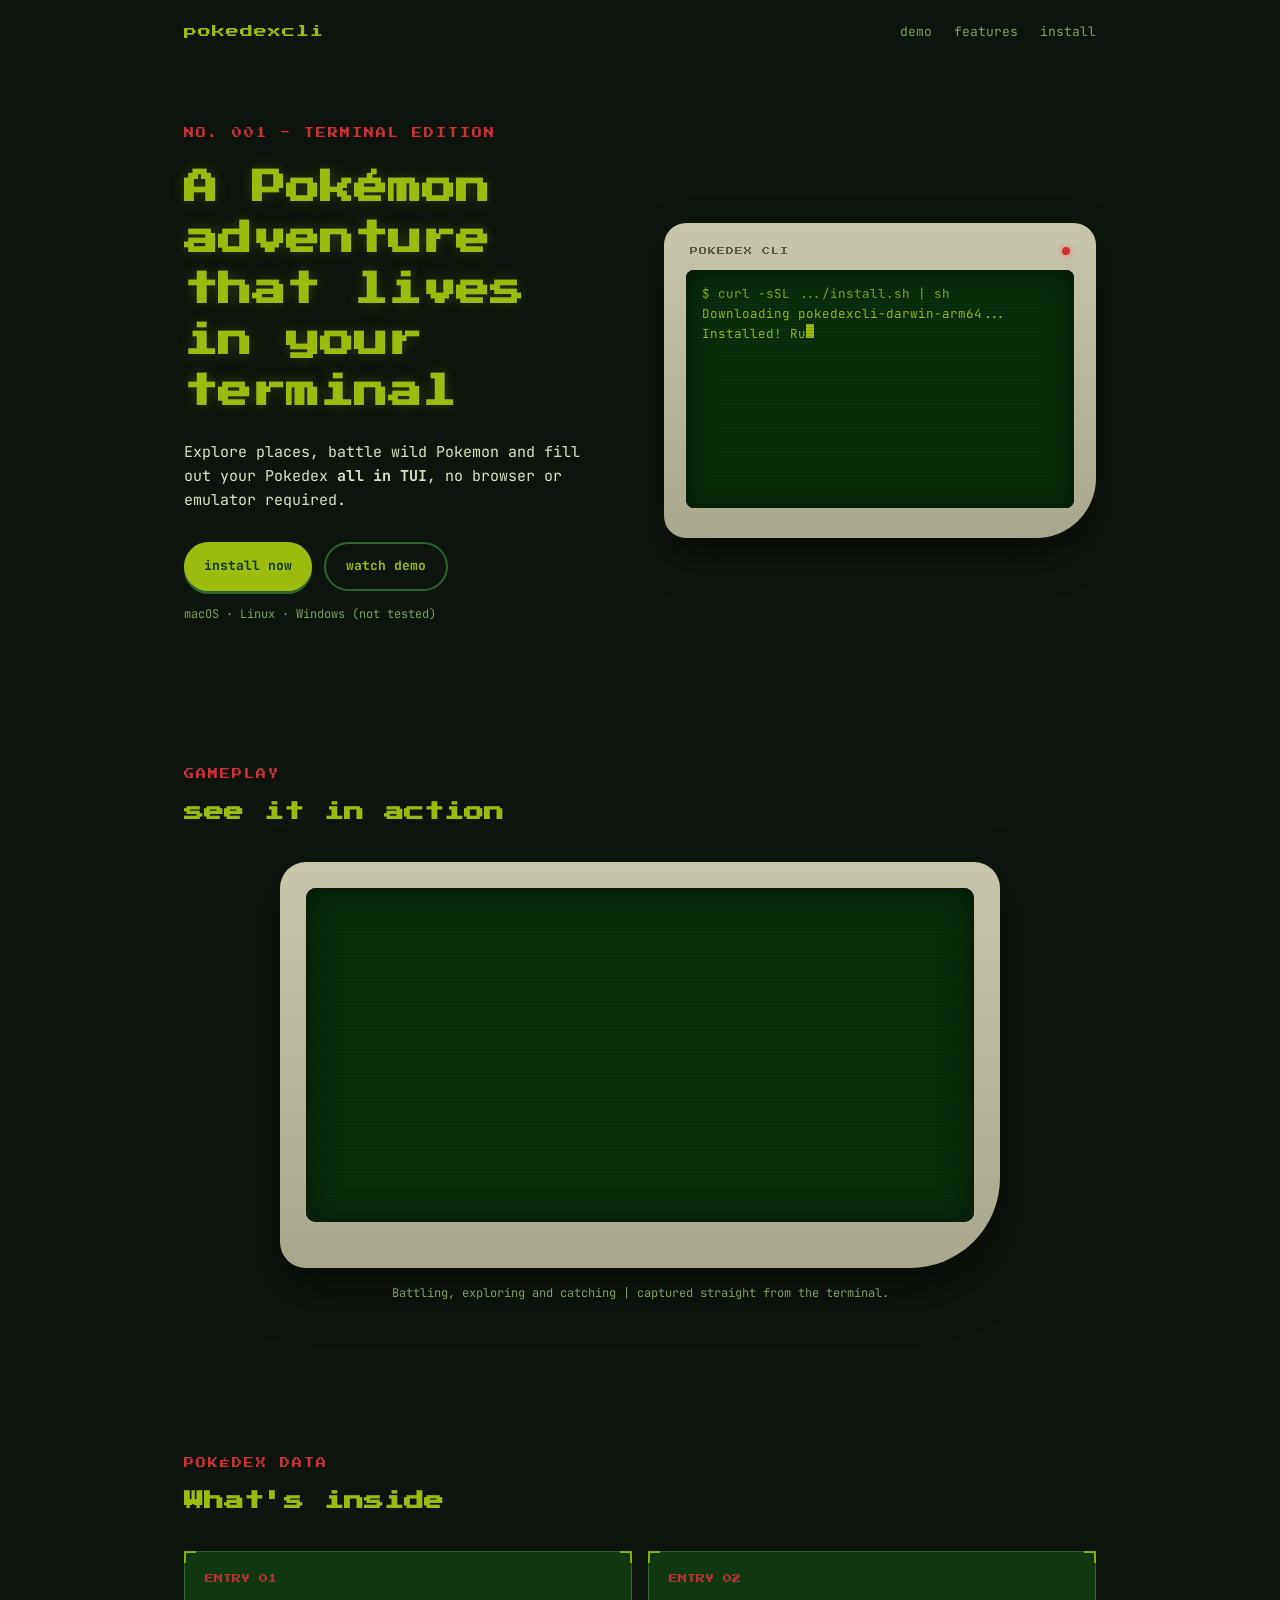
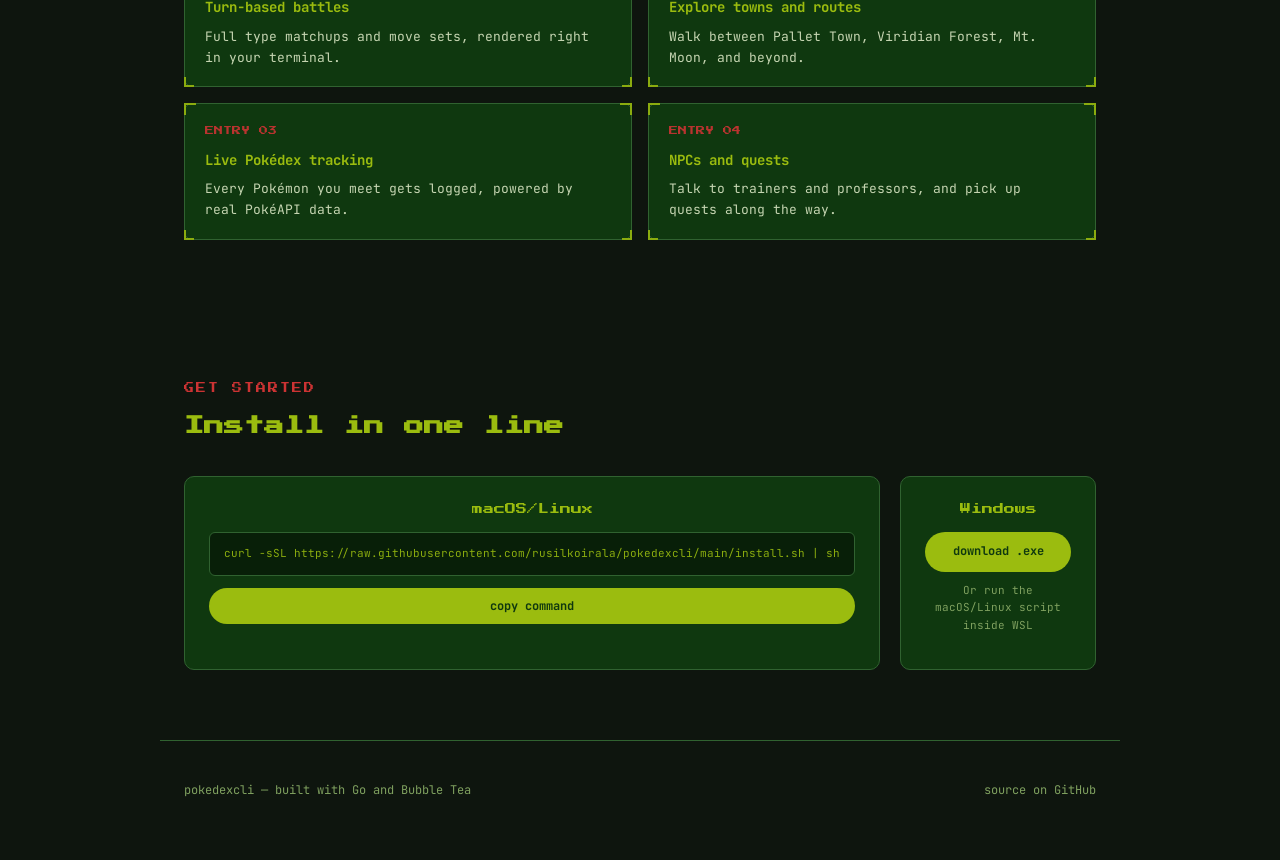
==== website/main.html @ 933bc3a4 "made website" ====
<!DOCTYPE html>
<html lang="en">

<head>
    <meta charset="UTF-8">
    <meta name="viewport" content="width=device-width, initial-scale=1.0">
    <title>PokedexCli</title>
    <link rel="stylesheet" href="style.css">
    <link rel="preconnect" href="https://fonts.googleapis.com">
    <link rel="preconnect" href="https://fonts.gstatic.com" crossorigin>
    <link
        href="https://fonts.googleapis.com/css2?family=Press+Start+2P&family=JetBrains+Mono:wght@400;500;700&display=swap"
        rel="stylesheet">
</head>

<body>
    <header>
        <div class="logo"><span class="dot">pokedexcli</span></div>
        <nav>
            <a href="#demo">demo</a>
            <a href="#features">features</href>
            <a href="#install">install</a>
        </nav>
    </header>

    <div class="hero">
        <div class="hero-content">
            <p class="eyebrow">NO. 001 - TERMINAL EDITION</p>
            <h1>A Pokémon adventure<br>that lives in your terminal</h1>
            <p class="sub">Explore places, battle wild Pokemon and fill out your Pokedex <b>all in TUI</b>, no browser
                or emulator required.</p>
            <div class="cta-row">
                <a class="gbtn" href="#install">install now</a>
                <a class="gbtn secondary" href="#demo">watch demo</a>
            </div>

            <p class="hint">macOS · Linux · Windows (not tested)</p>
        </div>

        <div class="device">
            <div class="brand"><span>POKEDEX CLI</span><span class="led"></span></div>
            <div class="screen-frame">
                <div class="term" id="termOut"></div>
            </div>
        </div>
    </div>

    <section id="demo">
        <p class="section-label">GAMEPLAY</p>
        <h2>see it in action</h2>
        <div class="demo-device">
            <div class="demo-screen">
                <video autoplay muted loop playsinline poster="poster.png">
                    <source src="demo.mp4" type="video/mp4">
                    <div class="demo-fallback">Drop your gameplay clip </div>
                </video>
            </div>
        </div>
        <p class="demo-caption">Battling, exploring and catching | captured straight from the terminal.</p>
    </section>

    <section id="features">
        <p class="section-label">POKÉDEX DATA</p>
        <h2>What's inside</h2>
        <div class="entries">
            <div class="entry"><span class="br1"></span><span class="br2"></span>
                <p class="no">ENTRY 01</p>
                <h3>Turn-based battles</h3>
                <p>Full type matchups and move sets, rendered right in your terminal.</p>
            </div>
            <div class="entry"><span class="br1"></span><span class="br2"></span>
                <p class="no">ENTRY 02</p>
                <h3>Explore towns and routes</h3>
                <p>Walk between Pallet Town, Viridian Forest, Mt. Moon, and beyond.</p>
            </div>
            <div class="entry"><span class="br1"></span><span class="br2"></span>
                <p class="no">ENTRY 03</p>
                <h3>Live Pokédex tracking</h3>
                <p>Every Pokémon you meet gets logged, powered by real PokéAPI data.</p>
            </div>
            <div class="entry"><span class="br1"></span><span class="br2"></span>
                <p class="no">ENTRY 04</p>
                <h3>NPCs and quests</h3>
                <p>Talk to trainers and professors, and pick up quests along the way.</p>
            </div>
        </div>
    </section>

    <section id="install">
        <p class="section-label">GET STARTED</p>
        <h2>Install in one line</h2>
        <div class="install-grid">
            <div class="install-card">
                <p class="os">macOS/Linux</p>
                <div class="code-box" id="codeMac">curl -sSL https://raw.githubusercontent.com/rusilkoirala/pokedexcli/main/install.sh | sh</div>
                <button class="copy-btn" data-target="codeMac">copy command</button>
            </div>
            <div class="install-card">
                <p class="os">Windows</p>
                <a class="win-link" href="https://github.com/rusilkoirala/pokedexcli/releases/latest">download .exe</a>
                <p class="win-note">Or run the macOS/Linux script inside WSL</p>
            </div>
        </div>
    </section>

    <footer>
        <span>pokedexcli — built with Go and Bubble Tea</span>
        <a href="https://github.com/rusilkoirala/pokedexcli">source on GitHub</a>
    </footer>

    <script src="main.js"></script>
</body>

</html>
---- website/style.css ----
:root{
    --shell: #c7c6ab;
    --shell-dark: #a9a88d;
    --bg: #0e150e;
    --src-0: #0f380f;
    --src-1: #306230;
    --src-2: #8bac0f;
    --src-3: #9bbc0f;
    --text: #d9e6c3;
    --text-dim: #7fa05f;
    --power: #cc3333;
    --power-glow: #ff6666;
    --mono: 'JetBrains Mono', monospace;
    --pixel: 'Press Start 2P', monospace;
}


* {
    box-sizing: border-box;
}

html {
    scroll-behavior: smooth;
}


body  {
    margin: 0;
    background: var(--bg);
    color: var(--text);
    font-family: var(--mono);
    line-height: 1.6;
    -webkit-font-smoothing:antialiased;
}

a {
    color: var(--src-3);
}

::selection{
    background: var(--src-1);
    color: var(--text);
}

.wrap {
    max-width: 960px;
    margin: 0 auto;
    padding: 0 24px;
}

header {
    display: flex;
    justify-content: space-between;
    align-items: center;
    padding: 22px 24px;
    max-width: 960px;
    margin: 0 auto;
}

.logo {
    font-family: var(--pixel);
    font-size: 13px;
    letter-spacing: 1px;
    color: var(--src-3);
    display: flex;
    align-items: center;
    gap: 10px;
}

.logo .dot {
    display: inline-block;
}

header nav {
    display: flex;
    gap: 22px;
    align-items: center;
}

header nav a {
    font-size: 13px;
    text-decoration: none;
    color: var(--text-dim);
    transition: color 0.2s ease;
}

header nav a:hover{
    color: var(--src-3);
}


.hero {
    max-width: 960px;
    margin: 60px auto;
    padding: 0 24px;
    display: grid;
    grid-template-columns: 1fr 1fr;
    gap: 48px;
    align-items: center;
}

.hero-content {
    max-width: 100%;
}

.eyebrow {
    font-family: var(--pixel);
    font-size: 10px;
    color:var(--power);
    letter-spacing: 2px;
    margin: 0 0 22px;
}

h1 {
    font-family:var(--pixel);
    font-size: clamp(22px, 3.4vw, 34px);
    line-height: 1.5;
    color: var(--src-3);
    margin: 0 0 22px;
    text-shadow: 0 0 14px rgba(139, 172, 15, 0.25);
}

.sub {
    font-size: 15px;
    color: var(--text);
    max-width: 46ch;
    margin: 0 0 30px;
    display: block;
}


.cta-row {
    display: flex;
    flex-wrap: wrap;
    gap: 12px;
    margin-bottom: 14px;
}

.gbtn {
    font-family: var(--mono);
    font-weight: 700;
    font-size: 13px;
    color: var(--src-0);
    background: var(--src-3);
    border: none;
    border-radius: 999px;
    cursor: pointer;
    display: inline-flex;
    align-items: center;
    gap: 9px;
    padding: 12px 20px;
    text-decoration: none;
    box-shadow: 0 3px 0 var(--src-1);
    transition: transform 0.08s ease;
}

.gbtn:hover{
    transform: translateY(1px);
    box-shadow: 0 2px 0 var(--src-1);
}

.gbtn:active {
    transform: translateY(3px);
    box-shadow: 0 0 0 var(--src-1);
}

.gbtn.secondary {
    background: transparent;
    color: var(--src-3);
    border: 2px solid var(--src-1);
    box-shadow: none;
}

.gbtn.secondary:hover {
    background: var(--src-1);
    transform: translateY(0);
}

.gbtn:focus-visible {
    outline: 3px solid var(--power-glow);
    outline-offset: 3px;
}

.hint {
    font-size: 12px;
    color: var(--text-dim);
}


.device {
    background: linear-gradient(180deg, var(--shell), var(--shell-dark));
    border-radius: 22px 22px 60px 22px;
    padding: 22px 22px 30px;
    box-shadow: 0 18px 40px rgba(0, 0, 0, 0.45);
}


.device .brand {
    display: flex;
    justify-content: space-between;
    align-items: center;
    padding: 0 4px 12px;
}

.device .brand span {
    font-family: var(--pixel);
    font-size: 8px;
    color: #5b5a49;
    letter-spacing: 1px;
}

.device .led {
    width: 8px;
    height: 8px;
    border-radius: 50%;
    background: var(--power);
    box-shadow: 0 0 6px var(--power-glow);
}

.screen-frame {
    background: #08300c;
    border-radius: 8px;
    padding: 14px 16px;
    box-shadow: inset 0 0 0 3px #0a1f0a, inset 0 0 26px rgba(0, 0, 0, 0.55);
    position: relative;
    overflow: hidden;
}

.screen-frame::after {
    content: "";
    position: absolute; 
    inset: 0;
    background: repeating-linear-gradient(
        0deg, rgba(0,0,0,0.14) 0px, rgba(0,0,0,0.14) 1px,
        transparent 1px, transparent 3px
    );
    pointer-events: none;
}

.term {
    font-size: 12.5px;
    color: var(--src-3);
    min-height: 210px;
    white-space: pre-wrap;
    word-break: break-word;
}

.term .prompt {
    color: var(--src-2);
}

.cursor {
    display: inline-block;
    width: 8px;
    height: 14px;
    background: var(--src-3);
    animation: blink 1s step-end infinite;
}

@keyframes blink {
    50% {
        opacity: 0;
    }
}

section {
    max-width: 960px;
    margin: 0 auto;
    padding: 70px 24px;
}

.section-label {
    font-family: var(--pixel);
    font-size: 10px;
    color: var(--power);
    letter-spacing: 2px;
    margin: 0 0 14px;
}

h2 {
    font-family: var(--pixel);
    font-size: clamp(16px, 2.2vw, 20px);
    color: var(--src-3);
    margin: 0 0 34px;
}


.demo-device {
    background: linear-gradient(180deg, var(--shell), var(--shell-dark));
    border-radius: 26px 26px 90px 26px;
    padding: 26px 26px 46px;
    max-width: 720px;
    margin: 0 auto;
    box-shadow: 0 20px 50px rgba(0, 0, 0, 0.5);
}


.demo-screen {
    background: #08300c;
    border-radius: 10px;
    overflow: hidden;
    position: relative;
    box-shadow: inset 0 0 0 4px #0a1f0a, inset 0 0 30px rgba(0, 0, 0, 0.55);
}

.demo-screen video {
    display: block;
    width: 100%;
    height: auto;
    filter: saturate(1.05) contrast(1.05);
}


  .demo-screen::after{
    content:"";
    position:absolute; 
    inset:0;
    background:repeating-linear-gradient(
      0deg, rgba(0,0,0,0.12) 0px, rgba(0,0,0,0.12) 1px,
      transparent 1px, transparent 3px
    );
    pointer-events:none;
  }
  .demo-fallback{
    display:flex; 
    align-items:center; 
    justify-content:center;
    min-height:280px; 
    color:var(--src-2); 
    font-size:12px; 
    text-align:center; 
    padding:20px;
  }
  .demo-caption{
    font-size:12px; 
    color:var(--text-dim); 
    text-align:center; 
    margin-top:16px;
  }
 
  .entries{ 
    display:grid; 
    grid-template-columns:repeat(2, 1fr); 
    gap:16px; 
  }
  .entry{
    position:relative;
    background:var(--src-0);
    border:1px solid var(--src-1);
    padding:20px 20px 18px;
    border-radius: 8px;
  }
  .entry::before, .entry::after,
  .entry .br1, .entry .br2{
    content:""; 
    position:absolute; 
    width:10px; 
    height:10px;
    border-color:var(--src-2); 
    border-style:solid;
  }
  .entry::before{ top:-1px; left:-1px; border-width:2px 0 0 2px; }
  .entry::after{ top:-1px; right:-1px; border-width:2px 2px 0 0; }
  .entry .br1{ bottom:-1px; left:-1px; border-width:0 0 2px 2px; }
  .entry .br2{ bottom:-1px; right:-1px; border-width:0 2px 2px 0; }
  .entry .no{ 
    font-family:var(--pixel); 
    font-size:9px; 
    color:var(--power); 
    margin:0 0 10px; 
  }
  .entry h3{ 
    font-size:14px; 
    color:var(--src-3); 
    margin:0 0 8px; 
  }
  .entry p{ 
    font-size:13px; 
    color:var(--text); 
    margin:0; 
    opacity:0.9; 
  }
 
  /* ---------- install ---------- */
  .install-grid{ 
    display:grid; 
    grid-template-columns:repeat(2, 1fr); 
    gap:20px; 
  }
  .install-card{
    background:var(--src-0);
    border:1px solid var(--src-1);
    border-radius:10px;
    padding:24px;
    text-align:center;
  }
  .install-card .os{ 
    font-family:var(--pixel); 
    font-size:11px; 
    color:var(--src-3); 
    margin:0 0 14px; 
  }
  .code-box{
    background:#081f08;
    border:1px solid var(--src-1);
    border-radius:6px;
    padding:12px 14px;
    font-size:11px;
    color:var(--src-2);
    text-align:left;
    overflow-x:auto;
    white-space:nowrap;
    margin-bottom:12px;
    word-break: break-all;
  }
  .copy-btn{
    font-family:var(--mono); 
    font-size:12px; 
    font-weight:700;
    color:var(--src-0); 
    background:var(--src-3);
    border:none; 
    border-radius:999px; 
    padding:10px 18px;
    cursor:pointer; 
    width:100%;
    transition: background 0.2s ease;
  }
  .copy-btn:hover{ 
    background:var(--src-2); 
  }
  .copy-btn:focus-visible{ 
    outline:3px solid var(--power-glow); 
    outline-offset:2px; 
  }
  .win-link{
    display:block; 
    font-family:var(--mono); 
    font-size:12px; 
    font-weight:700;
    color:var(--src-0); 
    background:var(--src-3);
    border-radius:999px; 
    padding:10px 18px; 
    text-decoration:none;
    transition: background 0.2s ease;
  }
  .win-link:hover{
    background:var(--src-2);
  }
  .win-note{ 
    font-size:11px; 
    color:var(--text-dim); 
    margin-top:10px; 
  }
 
 


  footer{
    max-width:960px; 
    margin:0 auto; 
    padding:40px 24px 60px;
    border-top:1px solid var(--src-1);
    display:flex; 
    justify-content:space-between; 
    align-items:center;
    flex-wrap: wrap;
    gap: 16px;
    font-size:12px; 
    color:var(--text-dim);
  }
  footer a{ 
    color:var(--text-dim); 
    text-decoration: none;
    transition: color 0.2s ease;
  }
  footer a:hover{ 
    color:var(--src-3); 
  }
 
  @media (max-width:800px){
    header {
      flex-direction: column;
      gap: 16px;
      text-align: center;
    }
    
    header nav {
      justify-content: center;
    }
    
    .hero{ 
      grid-template-columns:1fr; 
      padding-top:24px;
      margin: 40px auto;
    }
    
    .hero-content {
      text-align: center;
    }
    
    .cta-row {
      justify-content: center;
    }
    
    .entries{ 
      grid-template-columns:1fr; 
    }
    
    .install-grid{ 
      grid-template-columns:1fr; 
    }
    
    footer {
      flex-direction: column;
      text-align: center;
    }
  }
  
  @media (max-width: 480px) {
    h1 {
      font-size: 18px;
    }
    
    .device {
      padding: 16px 16px 20px;
    }
    
    section {
      padding: 50px 24px;
    }
  }
 
  @media (prefers-reduced-motion: reduce){
    .cursor{ animation:none; opacity:1; }
    html{ scroll-behavior:auto; }
    * {
      transition: none !important;
    }
  }
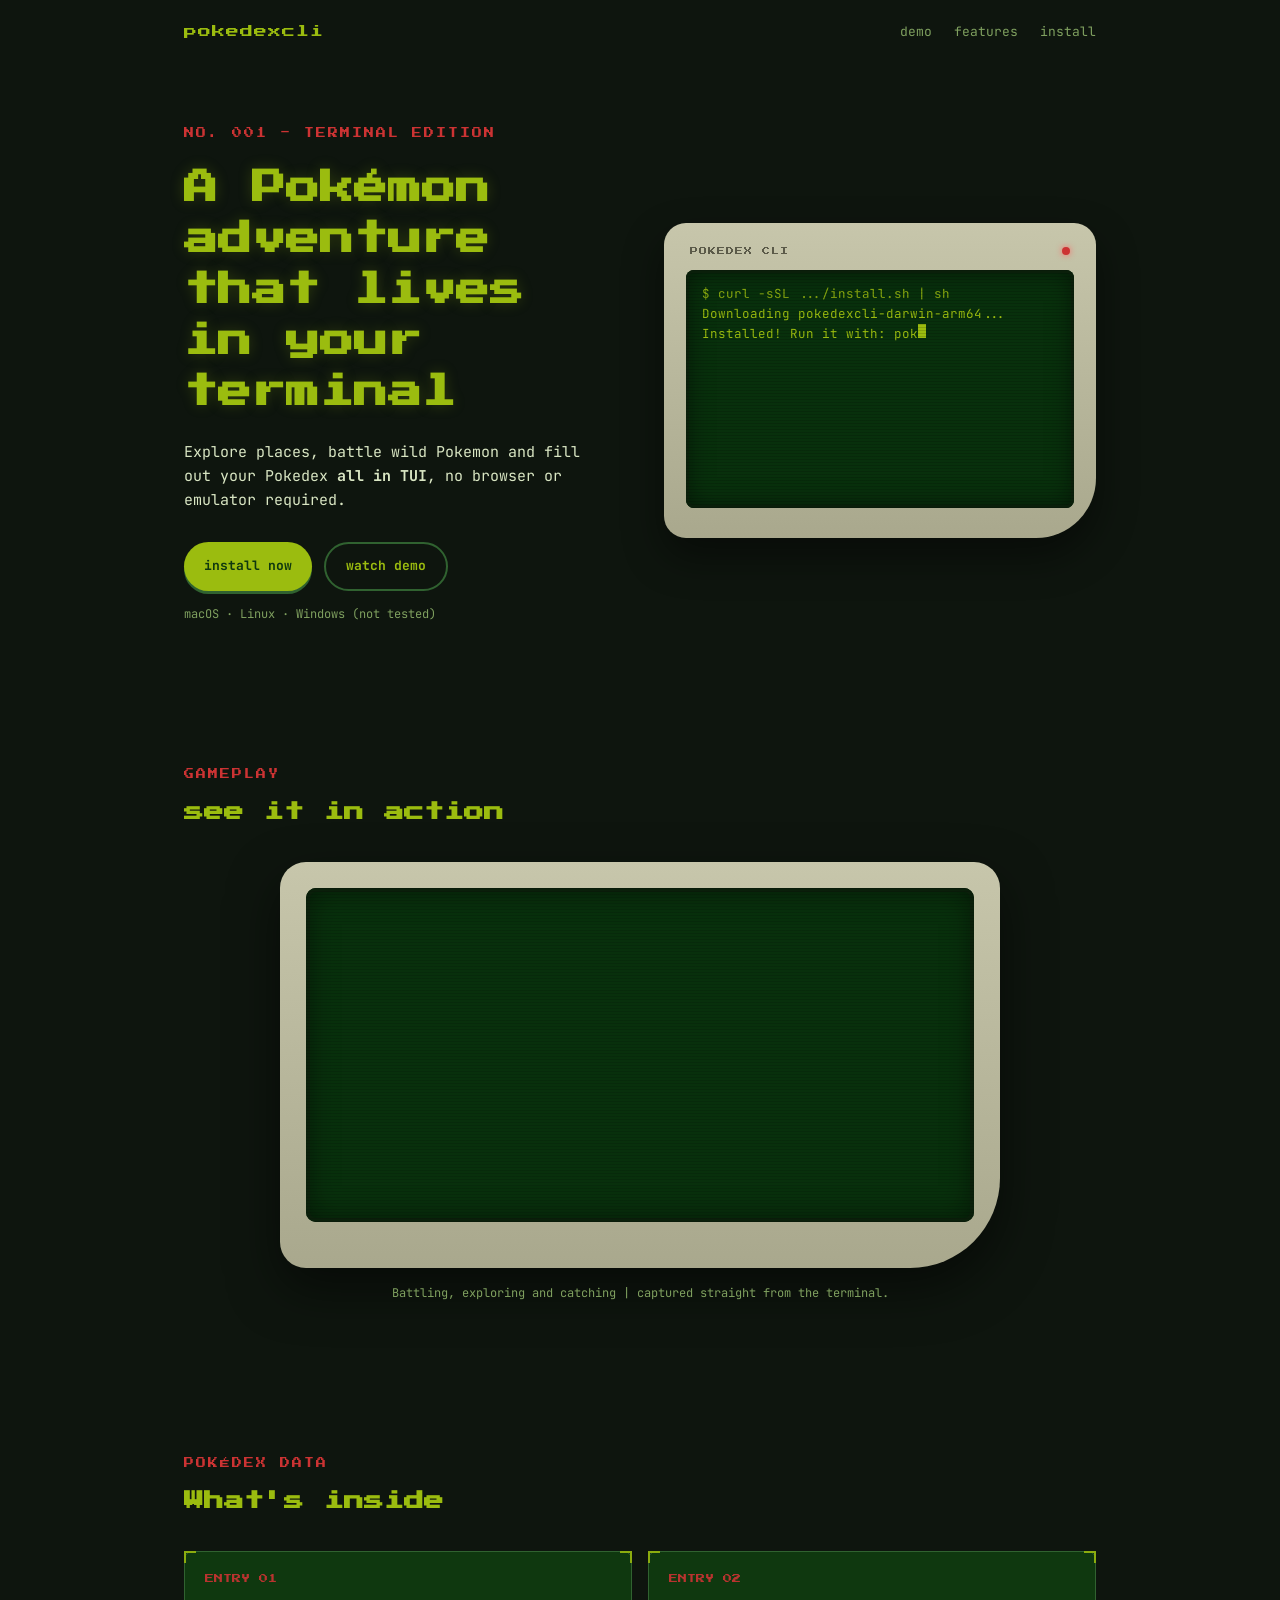
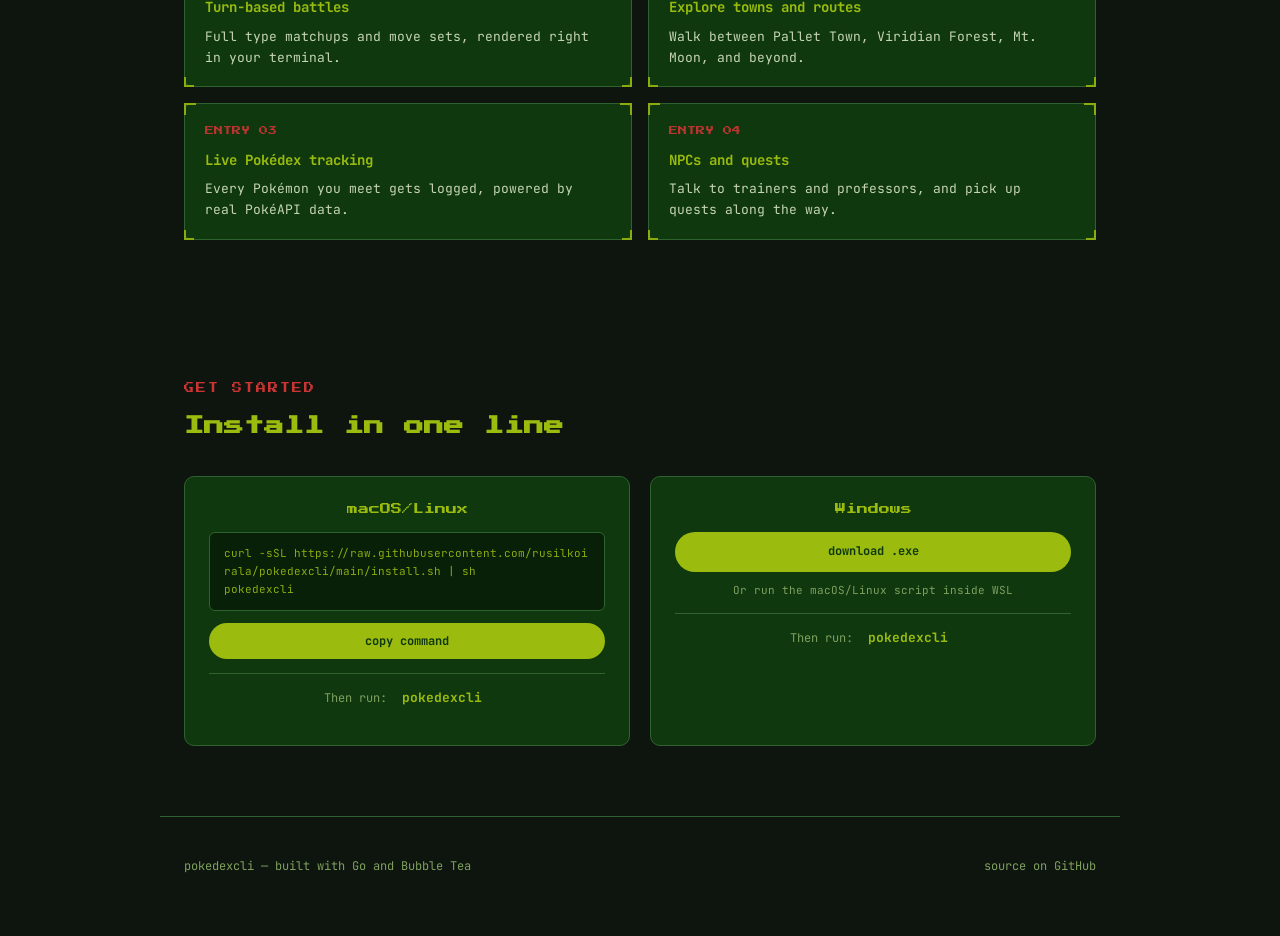
==== commit f94aae6e: "enhanced the main page" ====
--- a/website/main.html
+++ b/website/main.html
@@ -5,6 +5,8 @@
     <meta charset="UTF-8">
     <meta name="viewport" content="width=device-width, initial-scale=1.0">
     <title>PokedexCli</title>
+    <link rel="icon" type="image/svg+xml" href="favicon.svg">
+    <link rel="alternate icon" type="image/png" href="image.png">
     <link rel="stylesheet" href="style.css">
     <link rel="preconnect" href="https://fonts.googleapis.com">
     <link rel="preconnect" href="https://fonts.gstatic.com" crossorigin>
@@ -50,9 +52,9 @@
         <h2>see it in action</h2>
         <div class="demo-device">
             <div class="demo-screen">
-                <video autoplay muted loop playsinline poster="poster.png">
-                    <source src="demo.mp4" type="video/mp4">
-                    <div class="demo-fallback">Drop your gameplay clip </div>
+                <video autoplay muted loop playsinline>
+                    <source src="https://res.cloudinary.com/zlm5ufhp/video/upload/v1784630028/Screen_Recording_2026-07-21_at_4.15.30_PM_wrznqv.mov" type="video/mp4">
+                    Your browser does not support the video tag.
                 </video>
             </div>
         </div>
@@ -92,13 +94,16 @@
         <div class="install-grid">
             <div class="install-card">
                 <p class="os">macOS/Linux</p>
-                <div class="code-box" id="codeMac">curl -sSL https://raw.githubusercontent.com/rusilkoirala/pokedexcli/main/install.sh | sh</div>
+                <div class="code-box" id="codeMac">curl -sSL https://raw.githubusercontent.com/rusilkoirala/pokedexcli/main/install.sh | sh
+pokedexcli</div>
                 <button class="copy-btn" data-target="codeMac">copy command</button>
+                <p class="run-hint">Then run: <code class="run-cmd">pokedexcli</code></p>
             </div>
             <div class="install-card">
                 <p class="os">Windows</p>
                 <a class="win-link" href="https://github.com/rusilkoirala/pokedexcli/releases/latest">download .exe</a>
                 <p class="win-note">Or run the macOS/Linux script inside WSL</p>
+                <p class="run-hint">Then run: <code class="run-cmd">pokedexcli</code></p>
             </div>
         </div>
     </section>
--- a/website/style.css
+++ b/website/style.css
@@ -409,9 +409,10 @@
     color:var(--src-2);
     text-align:left;
     overflow-x:auto;
-    white-space:nowrap;
+    white-space:pre-wrap;
     margin-bottom:12px;
     word-break: break-all;
+    line-height: 1.6;
   }
   .copy-btn{
     font-family:var(--mono); 
@@ -453,6 +454,22 @@
     color:var(--text-dim); 
     margin-top:10px; 
   }
+  .run-hint {
+    font-size: 12px;
+    color: var(--text-dim);
+    margin-top: 14px;
+    padding-top: 14px;
+    border-top: 1px solid var(--src-1);
+  }
+  .run-cmd {
+    font-family: var(--mono);
+    font-weight: 700;
+    color: var(--src-3);
+    background: var(--src-0);
+    padding: 3px 8px;
+    border-radius: 4px;
+    font-size: 13px;
+  }
  
  
 
